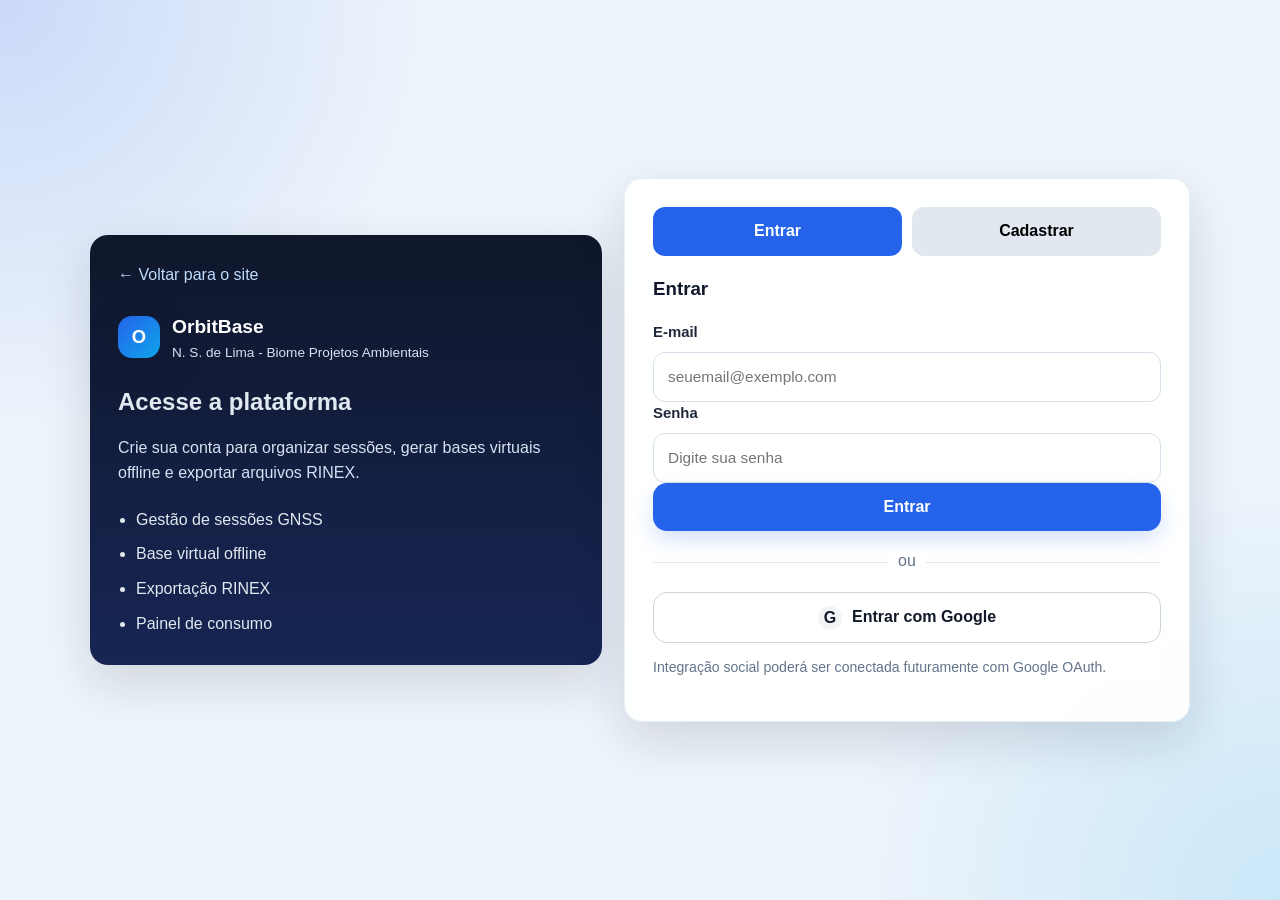
==== frontend/auth.html @ 1cba2a3a "Primeiro commit do OrbitBase" ====
<!DOCTYPE html>
<html lang="pt-BR">
<head>
  <meta charset="UTF-8" />
  <meta name="viewport" content="width=device-width, initial-scale=1.0" />
  <title>OrbitBase | Acesso</title>
  <meta name="description" content="Acesse o OrbitBase para gerenciar sessões, gerar bases virtuais offline e exportar RINEX." />
  <link rel="stylesheet" href="./styles.css" />
</head>
<body class="auth-body">
  <main class="auth-wrap">
    <section class="auth-panel auth-brand">
      <a href="./index.html" class="back-link">← Voltar para o site</a>

      <div class="brand brand-auth">
        <div class="brand-mark">O</div>
        <div>
          <h1>OrbitBase</h1>
          <p>N. S. de Lima - Biome Projetos Ambientais</p>
        </div>
      </div>

      <h2>Acesse a plataforma</h2>
      <p>
        Crie sua conta para organizar sessões, gerar bases virtuais offline
        e exportar arquivos RINEX.
      </p>

      <ul class="auth-points">
        <li>Gestão de sessões GNSS</li>
        <li>Base virtual offline</li>
        <li>Exportação RINEX</li>
        <li>Painel de consumo</li>
      </ul>
    </section>

    <section class="auth-panel auth-form-panel">
      <div class="tabs">
        <button class="tab-btn active" data-tab="login" type="button">Entrar</button>
        <button class="tab-btn" data-tab="register" type="button">Cadastrar</button>
      </div>

      <div id="auth-message" class="message-box hidden"></div>

      <div id="login-tab" class="tab-content active">
        <form id="login-form" class="form-card">
          <h3>Entrar</h3>

          <label for="login-email">E-mail</label>
          <input id="login-email" type="email" placeholder="seuemail@exemplo.com" required />

          <label for="login-password">Senha</label>
          <input id="login-password" type="password" placeholder="Digite sua senha" required />

          <button type="submit" class="btn btn-primary full">Entrar</button>

          <div class="divider"><span>ou</span></div>

          <button type="button" class="btn btn-google full google-soon">
            <span class="google-icon">G</span>
            Entrar com Google
          </button>

          <p class="helper-text">
            Integração social poderá ser conectada futuramente com Google OAuth.
          </p>
        </form>
      </div>

      <div id="register-tab" class="tab-content">
        <form id="register-form" class="form-card">
          <h3>Criar conta</h3>

          <label for="register-name">Nome</label>
          <input id="register-name" type="text" placeholder="Seu nome" required />

          <label for="register-email">E-mail</label>
          <input id="register-email" type="email" placeholder="seuemail@exemplo.com" required />

          <label for="register-password">Senha</label>
          <input id="register-password" type="password" placeholder="Crie uma senha" required />

          <label for="register-password-confirm">Confirmar senha</label>
          <input id="register-password-confirm" type="password" placeholder="Repita a senha" required />

          <button type="submit" class="btn btn-primary full">Criar conta</button>

          <div class="divider"><span>ou</span></div>

          <button type="button" class="btn btn-google full google-soon">
            <span class="google-icon">G</span>
            Cadastrar com Google
          </button>

          <p class="helper-text">
            Ao continuar, o usuário concordará futuramente com os Termos de Uso e a Política de Privacidade.
          </p>
        </form>
      </div>
    </section>
  </main>

  <script src="./script.js"></script>
</body>
</html>
---- frontend/styles.css ----
/* =========================================================
   ORBITBASE - STYLES.CSS COMPLETO
   ========================================================= */

:root {
  --bg: #0b1220;
  --bg-soft: #111a2e;
  --panel: #ffffff;
  --panel-soft: #f4f7fb;

  --text: #0f172a;
  --text-light: #dbe4f0;
  --muted: #64748b;

  --primary: #2563eb;
  --primary-dark: #1d4ed8;
  --primary-soft: #dbeafe;

  --secondary: #e2e8f0;
  --secondary-dark: #cfd8e3;

  --border: #d9e2ec;
  --border-soft: #e5e7eb;

  --success: #16a34a;
  --success-bg: #ecfdf3;
  --success-border: #bbf7d0;

  --error: #991b1b;
  --error-bg: #fef2f2;
  --error-border: #fecaca;

  --warning: #d97706;
  --queue: #475569;

  --shadow: 0 18px 50px rgba(15, 23, 42, 0.14);
  --shadow-soft: 0 10px 30px rgba(15, 23, 42, 0.08);

  --radius: 18px;
  --radius-sm: 12px;

  --max: 1180px;
  --transition: 0.2s ease;
}

/* =========================================================
   RESET / BASE
   ========================================================= */

* {
  box-sizing: border-box;
}

html {
  scroll-behavior: smooth;
}

body {
  margin: 0;
  font-family: Arial, Helvetica, sans-serif;
  color: var(--text);
  background: #ffffff;
  line-height: 1.55;
}

a {
  color: inherit;
  text-decoration: none;
}

img {
  max-width: 100%;
  display: block;
}

button,
input,
select,
textarea {
  font: inherit;
}

.hidden {
  display: none !important;
}

.container {
  width: min(100% - 32px, var(--max));
  margin: 0 auto;
}

/* =========================================================
   TOPO / NAV
   ========================================================= */

.topbar {
  background: var(--bg);
  color: var(--text-light);
  position: sticky;
  top: 0;
  z-index: 10;
  border-bottom: 1px solid rgba(255, 255, 255, 0.08);
}

.topbar-inner {
  display: flex;
  align-items: center;
  justify-content: space-between;
  gap: 20px;
  padding: 16px 0;
}

.brand {
  display: flex;
  align-items: center;
  gap: 12px;
}

.brand h1,
.brand p {
  margin: 0;
}

.brand h1 {
  font-size: 1.2rem;
  color: #fff;
}

.brand p {
  font-size: 0.85rem;
  color: #b9c6d8;
}

.brand-mark {
  width: 42px;
  height: 42px;
  display: grid;
  place-items: center;
  border-radius: 14px;
  background: linear-gradient(135deg, #2563eb, #0ea5e9);
  color: #fff;
  font-weight: bold;
  font-size: 1.15rem;
  box-shadow: var(--shadow);
}

.nav {
  display: flex;
  align-items: center;
  gap: 18px;
  flex-wrap: wrap;
}

.nav a {
  color: #d7e3f3;
  font-size: 0.95rem;
}

.nav a:hover {
  color: #fff;
}

.user-pill {
  display: inline-flex;
  align-items: center;
  padding: 10px 14px;
  border-radius: 999px;
  background: rgba(255, 255, 255, 0.08);
  color: #fff;
  font-size: 0.94rem;
}

/* =========================================================
   HERO / LANDING
   ========================================================= */

.hero {
  background:
    radial-gradient(circle at top left, rgba(37, 99, 235, 0.18), transparent 35%),
    radial-gradient(circle at bottom right, rgba(14, 165, 233, 0.16), transparent 28%),
    var(--bg);
  color: #fff;
  padding: 72px 0 56px;
}

.hero-grid {
  display: grid;
  grid-template-columns: 1.1fr 0.9fr;
  gap: 36px;
  align-items: center;
}

.eyebrow {
  display: inline-block;
  font-size: 0.82rem;
  letter-spacing: 0.06em;
  text-transform: uppercase;
  color: #93c5fd;
  margin-bottom: 12px;
  font-weight: bold;
}

.eyebrow.light {
  color: #bfdbfe;
}

.hero h2 {
  margin: 0 0 14px;
  font-size: clamp(2rem, 4vw, 3.4rem);
  line-height: 1.08;
}

.hero-text {
  font-size: 1.05rem;
  color: #d7e3f3;
  max-width: 680px;
}

.hero-actions {
  display: flex;
  gap: 14px;
  flex-wrap: wrap;
  margin-top: 28px;
}

.hero-note {
  margin-top: 18px;
  color: #b8c7da;
  font-size: 0.95rem;
}

/* =========================================================
   CARDS / LANDING
   ========================================================= */

.card {
  background: rgba(255, 255, 255, 0.97);
  color: var(--text);
  border-radius: 24px;
  padding: 18px;
  box-shadow: var(--shadow);
}

.card-header {
  margin-bottom: 14px;
}

.badge {
  display: inline-block;
  padding: 7px 11px;
  border-radius: 999px;
  background: #dbeafe;
  color: #1d4ed8;
  font-size: 0.82rem;
  font-weight: bold;
}

.metric-row {
  display: grid;
  grid-template-columns: repeat(3, 1fr);
  gap: 12px;
  margin-bottom: 18px;
}

.metric {
  background: #f8fbff;
  border: 1px solid #e5edf6;
  border-radius: 16px;
  padding: 14px;
  text-align: center;
}

.metric strong {
  display: block;
  font-size: 1.5rem;
  margin-bottom: 4px;
}

.metric span {
  color: var(--muted);
  font-size: 0.88rem;
}

.mini-table {
  border: 1px solid #e5edf6;
  border-radius: 14px;
  overflow: hidden;
  margin-bottom: 18px;
}

.mini-row {
  display: grid;
  grid-template-columns: 1.3fr 1fr 0.8fr;
  gap: 10px;
  padding: 12px 14px;
  border-bottom: 1px solid #eef3f8;
  font-size: 0.92rem;
}

.mini-row:last-child {
  border-bottom: none;
}

.mini-head {
  background: #f8fbff;
  font-weight: bold;
}

.status {
  font-weight: bold;
}

.status.done {
  color: var(--success);
}

.status.running {
  color: var(--warning);
}

.status.queued {
  color: var(--queue);
}

.fake-chart {
  height: 120px;
  display: flex;
  align-items: flex-end;
  gap: 10px;
  padding: 12px;
  background: #f8fbff;
  border-radius: 16px;
  border: 1px solid #e5edf6;
}

.bar {
  flex: 1;
  background: linear-gradient(180deg, #60a5fa, #2563eb);
  border-radius: 10px 10px 4px 4px;
}

.h40 { height: 40%; }
.h55 { height: 55%; }
.h65 { height: 65%; }
.h70 { height: 70%; }
.h80 { height: 80%; }
.h90 { height: 90%; }

/* =========================================================
   SECTIONS
   ========================================================= */

.section {
  padding: 72px 0;
}

.section.muted {
  background: #f8fafc;
}

.section-head {
  max-width: 760px;
  margin-bottom: 32px;
}

.section-head h3 {
  margin: 0 0 12px;
  font-size: clamp(1.6rem, 3vw, 2.3rem);
}

.section-head p {
  margin: 0;
  color: var(--muted);
}

.section-subtitle {
  margin: 4px 0 0;
  color: var(--muted);
  font-size: 0.95rem;
  line-height: 1.45;
}

.feature-grid {
  display: grid;
  grid-template-columns: repeat(3, 1fr);
  gap: 18px;
}

.feature-card,
.plan-card,
.step,
.faq-item,
.auth-panel {
  border-radius: var(--radius);
  box-shadow: var(--shadow);
}

.feature-card {
  background: #fff;
  padding: 22px;
  border: 1px solid #e8eef5;
}

.feature-card h4 {
  margin-top: 0;
  margin-bottom: 10px;
}

.feature-card p {
  margin: 0;
  color: var(--muted);
}

.steps {
  display: grid;
  grid-template-columns: repeat(4, 1fr);
  gap: 18px;
}

.step {
  background: #fff;
  border: 1px solid #e8eef5;
  padding: 24px;
}

.step-number {
  width: 42px;
  height: 42px;
  display: grid;
  place-items: center;
  border-radius: 14px;
  background: #dbeafe;
  color: #1d4ed8;
  font-weight: bold;
  margin-bottom: 14px;
}

.step h4 {
  margin: 0 0 8px;
}

.step p {
  margin: 0;
  color: var(--muted);
}

.plans {
  display: grid;
  grid-template-columns: repeat(3, 1fr);
  gap: 18px;
}

.plan-card {
  background: #fff;
  padding: 26px;
  border: 1px solid #e8eef5;
  position: relative;
}

.plan-card.featured {
  border: 2px solid #2563eb;
}

.plan-tag {
  display: inline-block;
  background: #eff6ff;
  color: #1d4ed8;
  padding: 6px 10px;
  border-radius: 999px;
  font-size: 0.8rem;
  font-weight: bold;
}

.plan-card h4 {
  margin: 16px 0 8px;
  font-size: 1.3rem;
}

.price {
  font-size: 2rem;
  font-weight: bold;
  margin-bottom: 14px;
}

.price span {
  font-size: 1rem;
  color: var(--muted);
  font-weight: normal;
}

.plan-card ul {
  margin: 0 0 22px;
  padding-left: 18px;
  color: var(--muted);
}

.plan-card li + li {
  margin-top: 8px;
}

.faq-list {
  display: grid;
  gap: 14px;
}

.faq-item {
  background: #fff;
  border: 1px solid #e8eef5;
  padding: 18px 20px;
}

.faq-item summary {
  cursor: pointer;
  font-weight: bold;
}

.faq-item p {
  color: var(--muted);
  margin: 12px 0 0;
}

/* =========================================================
   CTA / FOOTER
   ========================================================= */

.cta-strip {
  background: linear-gradient(135deg, #0f172a, #1e3a8a);
  color: #fff;
  padding: 34px 0;
}

.cta-strip-inner {
  display: flex;
  align-items: center;
  justify-content: space-between;
  gap: 18px;
}

.cta-strip h3 {
  margin: 6px 0 0;
}

.footer {
  background: #0f172a;
  color: #cbd5e1;
  padding: 34px 0;
}

.footer-grid {
  display: grid;
  grid-template-columns: repeat(3, 1fr);
  gap: 18px;
}

.footer h4,
.footer h5 {
  color: #fff;
  margin-top: 0;
  margin-bottom: 8px;
}

/* =========================================================
   BUTTONS
   ========================================================= */

.btn {
  display: inline-flex;
  align-items: center;
  justify-content: center;
  gap: 10px;
  border: none;
  cursor: pointer;
  border-radius: 14px;
  padding: 12px 18px;
  font-weight: bold;
  transition: var(--transition);
  text-align: center;
}

.btn:hover {
  transform: translateY(-1px);
}

.btn-primary {
  background: var(--primary);
  color: #fff;
  box-shadow: 0 10px 20px rgba(37, 99, 235, 0.18);
}

.btn-primary:hover {
  background: var(--primary-dark);
}

.btn-secondary {
  background: var(--secondary);
  color: #0f172a;
  border: 1px solid #d7dee8;
}

.btn-secondary:hover {
  background: var(--secondary-dark);
}

.btn-outline {
  background: #16a34a;
  color: #ffffff;
  border: 1px solid #16a34a;
}

.btn-outline:hover {
  background: #15803d;
  border-color: #15803d;
  color: #ffffff;
}

.btn-light {
  background: #fff;
  color: #0f172a;
}

.btn-light:hover {
  background: #e5eef9;
}

.btn-google {
  background: #fff;
  color: #111827;
  border: 1px solid #d1d5db;
}

.btn-google:hover {
  background: #f9fafb;
}

.btn-sm {
  min-height: 36px;
  padding: 8px 12px;
  font-size: 0.86rem;
  border-radius: 10px;
}

.btn-disabled,
.btn:disabled,
button:disabled,
.jobs-table button:disabled {
  opacity: 0.5;
  cursor: not-allowed;
  transform: none !important;
  box-shadow: none !important;
}

.full {
  width: 100%;
}

/* =========================================================
   AUTH
   ========================================================= */

.auth-body {
  min-height: 100vh;
  background:
    radial-gradient(circle at top left, rgba(37, 99, 235, 0.18), transparent 28%),
    radial-gradient(circle at bottom right, rgba(14, 165, 233, 0.16), transparent 28%),
    #eef4fb;
}

.auth-wrap {
  min-height: 100vh;
  width: min(100% - 32px, 1100px);
  margin: 0 auto;
  display: grid;
  grid-template-columns: 0.95fr 1.05fr;
  gap: 22px;
  align-items: center;
  padding: 28px 0;
}

.auth-panel {
  background: rgba(255, 255, 255, 0.97);
  padding: 28px;
  border: 1px solid #e8eef5;
}

.auth-brand {
  background: linear-gradient(180deg, #0f172a, #172554);
  color: #e2e8f0;
  border: none;
}

.brand-auth h1 {
  color: #fff;
}

.back-link {
  display: inline-block;
  margin-bottom: 24px;
  color: #bfdbfe;
}

.auth-brand h2 {
  margin-bottom: 10px;
}

.auth-brand p {
  color: #d6e2f3;
}

.auth-points {
  margin: 22px 0 0;
  padding-left: 18px;
}

.auth-points li + li {
  margin-top: 10px;
}

.tabs {
  display: flex;
  gap: 10px;
  margin-bottom: 18px;
}

.tab-btn {
  flex: 1;
  border: none;
  cursor: pointer;
  border-radius: 12px;
  padding: 12px 14px;
  background: #e2e8f0;
  font-weight: bold;
}

.tab-btn.active {
  background: #2563eb;
  color: #fff;
}

.tab-content {
  display: none;
}

.tab-content.active {
  display: block;
}

.divider {
  position: relative;
  margin: 18px 0;
  text-align: center;
}

.divider::before {
  content: "";
  position: absolute;
  top: 50%;
  left: 0;
  right: 0;
  border-top: 1px solid #e5e7eb;
}

.divider span {
  position: relative;
  z-index: 1;
  background: #fff;
  padding: 0 10px;
  color: var(--muted);
}

.google-icon {
  width: 24px;
  height: 24px;
  display: inline-grid;
  place-items: center;
  border-radius: 999px;
  background: #f3f4f6;
  font-weight: bold;
}

.helper-text {
  color: var(--muted);
  font-size: 0.88rem;
  margin-top: 14px;
}

/* =========================================================
   FORMULÁRIOS GERAIS
   ========================================================= */

.form-card {
  background: #fff;
}

.form-card h3 {
  margin-top: 0;
  margin-bottom: 18px;
}

.form-card label,
label {
  display: block;
  margin: 0 0 8px;
  font-weight: 600;
  font-size: 0.93rem;
  color: #1e293b;
}

.form-card input,
.form-card select,
.form-card textarea,
input,
select,
textarea {
  width: 100%;
  border: 1px solid #d6deea;
  border-radius: 12px;
  padding: 12px 14px;
  font-size: 0.96rem;
  outline: none;
  background: #fff;
  color: #0f172a;
  min-height: 46px;
}

.form-card input:focus,
.form-card select:focus,
.form-card textarea:focus,
input:focus,
select:focus,
textarea:focus {
  border-color: #2563eb;
  box-shadow: 0 0 0 3px rgba(37, 99, 235, 0.12);
}

input[type="file"] {
  padding: 10px 12px;
  min-height: 48px;
  background: #f8fafc;
}

textarea {
  min-height: 110px;
  resize: vertical;
}

/* =========================================================
   DASHBOARD
   ========================================================= */

.dashboard-body {
  background: #f3f7fb;
  min-height: 100vh;
}

.dashboard-shell {
  display: flex;
  flex-direction: column;
  gap: 24px;
  padding: 24px 0 32px;
}

.dashboard-grid,
.dashboard-grid-top {
  display: grid;
  grid-template-columns: repeat(2, minmax(0, 1fr));
  gap: 24px;
}

.dashboard-card,
.dashboard-card-full {
  background: #ffffff;
  border: 1px solid var(--border-soft);
  border-radius: 18px;
  box-shadow: var(--shadow-soft);
  padding: 24px;
}

.dashboard-card-full {
  width: 100%;
}

.dashboard-head {
  display: flex;
  justify-content: space-between;
  align-items: flex-start;
  gap: 12px;
  margin-bottom: 18px;
}

.dashboard-head-table {
  margin-top: 28px;
}

.dashboard-head h3,
.dashboard-card h3,
.dashboard-card-full h3 {
  margin: 0;
  font-size: 1.2rem;
  color: #0f172a;
}

.dashboard-head-actions {
  display: flex;
  justify-content: flex-end;
  align-items: center;
  gap: 10px;
  margin-bottom: 16px;
}

.info-card h2 {
  margin: 6px 0 10px;
  font-size: 1.5rem;
}

.info-card h3 {
  margin: 6px 0 10px;
}

.info-list {
  display: grid;
  gap: 12px;
  margin-top: 16px;
}

.info-item {
  display: flex;
  justify-content: space-between;
  gap: 16px;
  padding: 12px 14px;
  border: 1px solid #edf2f7;
  border-radius: 14px;
  background: #fbfdff;
}

.info-label {
  color: var(--muted);
  font-size: 0.92rem;
}

.stats-grid {
  display: grid;
  grid-template-columns: repeat(2, minmax(0, 1fr));
  gap: 12px;
  margin-top: 16px;
}

.stat-box {
  padding: 14px;
  border-radius: 14px;
  background: #f8fbff;
  border: 1px solid #e9eff7;
  display: flex;
  flex-direction: column;
  gap: 6px;
}

.stat-label {
  color: var(--muted);
  font-size: 0.88rem;
}

/* =========================================================
   DASHBOARD FORM
   ========================================================= */

.form-section-title {
  margin: 4px 0 14px;
  font-size: 0.96rem;
  font-weight: 700;
  color: #0f172a;
  padding-left: 10px;
  border-left: 4px solid var(--primary);
}

.form-grid {
  display: grid;
  grid-template-columns: repeat(3, minmax(0, 1fr));
  gap: 16px;
  margin-bottom: 18px;
}

.form-field {
  display: flex;
  flex-direction: column;
  min-width: 0;
}

.form-field-full {
  grid-column: 1 / -1;
}

.job-actions {
  display: flex;
  justify-content: flex-start;
  align-items: center;
  flex-wrap: wrap;
  gap: 12px;
  margin-top: 6px;
}

#selected-stations-summary {
  margin-top: 0;
  background: #f8fbff;
  border: 1px solid #dbe7f5;
  color: #0f172a;
  font-weight: 600;
}

#target-preview-summary {
  margin-top: 0;
  background: #fff7ed;
  border: 1px solid #fed7aa;
  color: #9a3412;
  font-weight: 700;
}

/* =========================================================
   MESSAGES
   ========================================================= */

.message-box {
  margin-top: 18px;
  padding: 14px 16px;
  border-radius: 14px;
  font-weight: 600;
  line-height: 1.45;
  font-size: 0.95rem;
}

.message-success {
  background: var(--success-bg);
  border: 1px solid var(--success-border);
  color: #166534;
}

.message-error {
  background: var(--error-bg);
  border: 1px solid var(--error-border);
  color: var(--error);
}

/* =========================================================
   TABLES
   ========================================================= */

.table-wrap {
  width: 100%;
  overflow-x: auto;
  margin-top: 16px;
  border: 1px solid #e7edf5;
  border-radius: 18px;
  background: #fff;
}

.jobs-table,
table {
  width: 100%;
  min-width: 1100px;
  border-collapse: collapse;
  background: #fff;
}

.jobs-table thead th,
thead th {
  text-align: left;
  font-size: 0.9rem;
  font-weight: 700;
  color: #334155;
  padding: 14px 12px;
  border-bottom: 1px solid #e2e8f0;
  background: #f8fafc;
  white-space: nowrap;
}

.jobs-table tbody td,
tbody td {
  padding: 14px 12px;
  border-bottom: 1px solid #eef2f7;
  color: #0f172a;
  vertical-align: middle;
  font-size: 0.93rem;
}

.jobs-table tbody tr:hover,
tbody tr:hover {
  background: #f8fbff;
}

.table-actions {
  display: flex;
  flex-wrap: wrap;
  gap: 8px;
}

/* =========================================================
   PROGRESS
   ========================================================= */

.progress-wrap {
  min-width: 160px;
}

.progress-bar {
  width: 100%;
  height: 10px;
  background: #e5e7eb;
  border-radius: 999px;
  overflow: hidden;
  margin-bottom: 6px;
}

.progress-fill {
  height: 100%;
  background: #2563eb;
  border-radius: 999px;
  transition: width 0.3s ease;
}

/* =========================================================
   MAPA
   ========================================================= */

.map-shell {
  border: 1px solid #e8eef5;
  border-radius: 18px;
  overflow: hidden;
  background: #f8fbff;
}

#network-map {
  width: 100%;
  height: 420px;
  border-radius: 16px;
  overflow: hidden;
  border: 1px solid #dbe3ee;
  margin-top: 0;
}

.map-legend {
  display: flex;
  flex-wrap: wrap;
  gap: 16px;
  margin-top: 12px;
  color: #64748b;
  font-size: 0.92rem;
}

/* =========================================================
   MODAL VRS
   ========================================================= */

.vrs-modal.hidden {
  display: none;
}

.vrs-modal {
  position: fixed;
  inset: 0;
  z-index: 9999;
}

.vrs-modal-backdrop {
  position: absolute;
  inset: 0;
  background: rgba(0, 0, 0, 0.45);
}

.vrs-modal-content {
  position: relative;
  width: min(1200px, 94vw);
  max-height: 92vh;
  overflow-y: auto;
  margin: 3vh auto;
  background: #fff;
  border-radius: 16px;
  box-shadow: 0 20px 60px rgba(0, 0, 0, 0.25);
  padding: 20px;
}

.vrs-modal-header {
  display: flex;
  justify-content: space-between;
  align-items: center;
  gap: 12px;
  margin-bottom: 18px;
}

.vrs-close-btn {
  border: none;
  background: transparent;
  font-size: 30px;
  cursor: pointer;
  line-height: 1;
  color: #334155;
}

.vrs-grid {
  display: grid;
  grid-template-columns: 1fr 1fr;
  gap: 16px;
  margin-bottom: 16px;
}

.vrs-card {
  background: #f8fafc;
  border: 1px solid #e5e7eb;
  border-radius: 12px;
  padding: 16px;
  margin-bottom: 16px;
}

.vrs-card h3 {
  margin-top: 0;
  margin-bottom: 12px;
}

.vrs-form-grid {
  display: grid;
  grid-template-columns: repeat(2, minmax(220px, 1fr));
  gap: 14px 16px;
}

.vrs-input {
  width: 100%;
  box-sizing: border-box;
  padding: 10px 12px;
  border: 1px solid #cbd5e1;
  border-radius: 8px;
  background: #fff;
}

.vrs-checkbox-group {
  display: flex;
  align-items: center;
  min-height: 42px;
}

.vrs-checkbox-group label {
  margin: 0;
  font-weight: 600;
}

.vrs-actions-row {
  display: flex;
  gap: 12px;
  flex-wrap: wrap;
  margin-top: 12px;
}

.vrs-actions-row.bottom {
  margin-top: 20px;
}

.vrs-table {
  width: 100%;
  border-collapse: collapse;
}

.vrs-table th,
.vrs-table td {
  border: 1px solid #dbe3ea;
  padding: 8px;
  text-align: left;
  vertical-align: top;
}

.vrs-feedback {
  margin-top: 16px;
  font-size: 14px;
  font-weight: 600;
}

.vrs-muted {
  color: #475569;
}

/* =========================================================
   RESPONSIVIDADE
   ========================================================= */

@media (max-width: 1100px) {
  .dashboard-grid,
  .dashboard-grid-top,
  .feature-grid,
  .plans,
  .steps,
  .footer-grid,
  .auth-wrap,
  .hero-grid,
  .form-grid {
    grid-template-columns: 1fr;
  }

  #network-map {
    height: 340px;
  }
}

@media (max-width: 980px) {
  .cta-strip-inner,
  .topbar-inner {
    flex-direction: column;
    align-items: flex-start;
  }

  .nav {
    gap: 12px;
  }
}

@media (max-width: 900px) {
  .vrs-grid,
  .vrs-form-grid {
    grid-template-columns: 1fr;
  }
}

@media (max-width: 768px) {
  .dashboard-shell {
    padding: 16px 0 24px;
  }

  .dashboard-card,
  .dashboard-card-full,
  .auth-panel,
  .feature-card,
  .plan-card,
  .step {
    padding: 18px;
  }

  #network-map {
    height: 320px;
  }

  .jobs-table,
  table {
    min-width: 900px;
  }

  .job-actions {
    flex-direction: column;
    align-items: stretch;
  }

  .job-actions .btn {
    width: 100%;
  }

  .dashboard-head {
    flex-direction: column;
    align-items: flex-start;
  }

  .dashboard-head-actions {
    width: 100%;
    justify-content: stretch;
  }

  .dashboard-head-actions .btn {
    width: 100%;
  }
}

@media (max-width: 640px) {
  .metric-row,
  .mini-row,
  .stats-grid {
    grid-template-columns: 1fr;
  }

  .hero {
    padding-top: 56px;
  }

  .section {
    padding: 56px 0;
  }

  .container {
    width: min(100% - 20px, var(--max));
  }
}

.ob-modal.hidden {
  display: none;
}

.ob-modal {
  position: fixed;
  inset: 0;
  z-index: 9999;
}

.ob-modal-backdrop {
  position: absolute;
  inset: 0;
  background: rgba(15, 23, 42, 0.55);
  backdrop-filter: blur(2px);
}

.ob-modal-panel {
  position: relative;
  width: min(640px, calc(100vw - 32px));
  margin: 8vh auto 0;
  background: #ffffff;
  border-radius: 18px;
  box-shadow: 0 20px 60px rgba(0, 0, 0, 0.20);
  overflow: hidden;
}

.ob-modal-header,
.ob-modal-body,
.ob-modal-footer {
  padding: 20px 24px;
}

.ob-modal-header {
  border-bottom: 1px solid #e5e7eb;
}

.ob-modal-header h3 {
  margin: 0;
  font-size: 1.2rem;
}

.ob-modal-jobname {
  font-weight: 600;
  margin-bottom: 16px;
  color: #0f172a;
}

.ob-progress-wrap {
  display: flex;
  align-items: center;
  gap: 12px;
  margin-bottom: 16px;
}

.ob-progress-bar {
  flex: 1;
  height: 14px;
  background: #e5e7eb;
  border-radius: 999px;
  overflow: hidden;
}

.ob-progress-fill {
  height: 100%;
  width: 0%;
  background: linear-gradient(90deg, #2563eb, #1d4ed8);
  transition: width 0.25s ease;
}

.ob-progress-percent {
  min-width: 52px;
  text-align: right;
  font-weight: 700;
  color: #0f172a;
}

.ob-modal-message {
  font-size: 1rem;
  font-weight: 600;
  color: #111827;
  margin-bottom: 10px;
}

.ob-modal-detail {
  font-size: 0.95rem;
  color: #4b5563;
  white-space: pre-wrap;
  line-height: 1.5;
  min-height: 48px;
}

.ob-modal-footer {
  border-top: 1px solid #e5e7eb;
  display: flex;
  justify-content: flex-end;
}

.job-actions-inline {
  display: flex;
  gap: 12px;
  align-items: center;
  flex-wrap: wrap;
  margin-top: 16px;
}

.jobs-actions-cell {
  min-width: 170px;
}

.jobs-actions-stack {
  display: flex;
  flex-direction: column;
  gap: 8px;
  align-items: stretch;
}

.btn-sm {
  padding: 10px 12px;
  font-size: 0.92rem;
  line-height: 1.1;
  border-radius: 10px;
  width: 100%;
}

.th-actions {
  min-width: 170px;
  text-align: center;
}
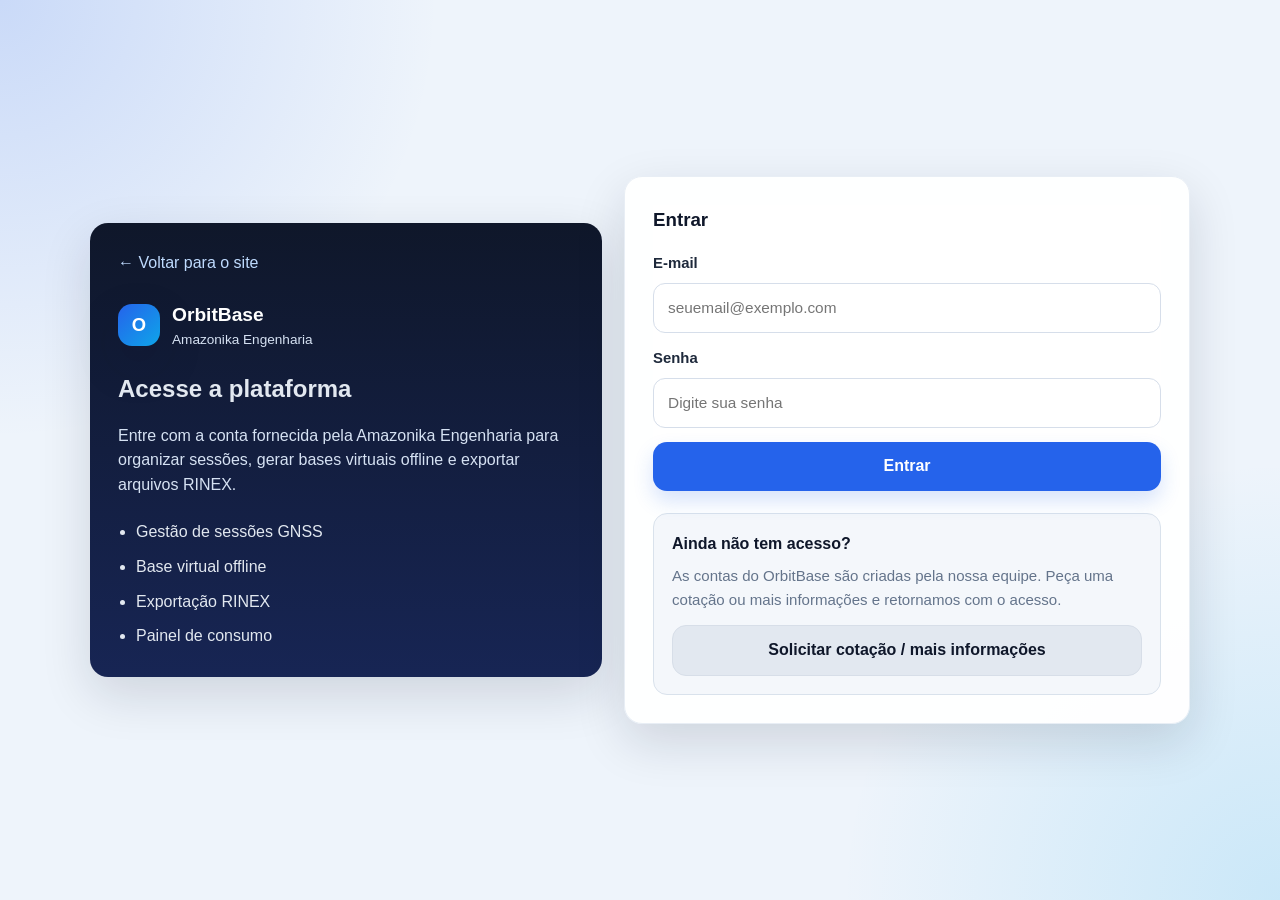
==== commit 9e57871a: "Fecha o autocadastro, troca por pedido de cotação e atualiza a empresa para Amazonika Engenharia - /" ====
--- a/frontend/auth.html
+++ b/frontend/auth.html
@@ -1,105 +1,67 @@
-<!DOCTYPE html>
-<html lang="pt-BR">
-<head>
-  <meta charset="UTF-8" />
-  <meta name="viewport" content="width=device-width, initial-scale=1.0" />
-  <title>OrbitBase | Acesso</title>
-  <meta name="description" content="Acesse o OrbitBase para gerenciar sessões, gerar bases virtuais offline e exportar RINEX." />
-  <link rel="stylesheet" href="./styles.css" />
-</head>
-<body class="auth-body">
-  <main class="auth-wrap">
-    <section class="auth-panel auth-brand">
-      <a href="./index.html" class="back-link">← Voltar para o site</a>
-
-      <div class="brand brand-auth">
-        <div class="brand-mark">O</div>
-        <div>
-          <h1>OrbitBase</h1>
-          <p>N. S. de Lima - Biome Projetos Ambientais</p>
-        </div>
-      </div>
-
-      <h2>Acesse a plataforma</h2>
-      <p>
-        Crie sua conta para organizar sessões, gerar bases virtuais offline
-        e exportar arquivos RINEX.
-      </p>
-
-      <ul class="auth-points">
-        <li>Gestão de sessões GNSS</li>
-        <li>Base virtual offline</li>
-        <li>Exportação RINEX</li>
-        <li>Painel de consumo</li>
-      </ul>
-    </section>
-
-    <section class="auth-panel auth-form-panel">
-      <div class="tabs">
-        <button class="tab-btn active" data-tab="login" type="button">Entrar</button>
-        <button class="tab-btn" data-tab="register" type="button">Cadastrar</button>
-      </div>
-
-      <div id="auth-message" class="message-box hidden"></div>
-
-      <div id="login-tab" class="tab-content active">
-        <form id="login-form" class="form-card">
-          <h3>Entrar</h3>
-
-          <label for="login-email">E-mail</label>
-          <input id="login-email" type="email" placeholder="seuemail@exemplo.com" required />
-
-          <label for="login-password">Senha</label>
-          <input id="login-password" type="password" placeholder="Digite sua senha" required />
-
-          <button type="submit" class="btn btn-primary full">Entrar</button>
-
-          <div class="divider"><span>ou</span></div>
-
-          <button type="button" class="btn btn-google full google-soon">
-            <span class="google-icon">G</span>
-            Entrar com Google
-          </button>
-
-          <p class="helper-text">
-            Integração social poderá ser conectada futuramente com Google OAuth.
-          </p>
-        </form>
-      </div>
-
-      <div id="register-tab" class="tab-content">
-        <form id="register-form" class="form-card">
-          <h3>Criar conta</h3>
-
-          <label for="register-name">Nome</label>
-          <input id="register-name" type="text" placeholder="Seu nome" required />
-
-          <label for="register-email">E-mail</label>
-          <input id="register-email" type="email" placeholder="seuemail@exemplo.com" required />
-
-          <label for="register-password">Senha</label>
-          <input id="register-password" type="password" placeholder="Crie uma senha" required />
-
-          <label for="register-password-confirm">Confirmar senha</label>
-          <input id="register-password-confirm" type="password" placeholder="Repita a senha" required />
-
-          <button type="submit" class="btn btn-primary full">Criar conta</button>
-
-          <div class="divider"><span>ou</span></div>
-
-          <button type="button" class="btn btn-google full google-soon">
-            <span class="google-icon">G</span>
-            Cadastrar com Google
-          </button>
-
-          <p class="helper-text">
-            Ao continuar, o usuário concordará futuramente com os Termos de Uso e a Política de Privacidade.
-          </p>
-        </form>
-      </div>
-    </section>
-  </main>
-
-  <script src="./script.js"></script>
-</body>
+<!DOCTYPE html>
+<html lang="pt-BR">
+<head>
+  <meta charset="UTF-8" />
+  <meta name="viewport" content="width=device-width, initial-scale=1.0" />
+  <title>OrbitBase | Acesso</title>
+  <meta name="description" content="Acesse o OrbitBase para gerenciar sessões, gerar bases virtuais offline e exportar RINEX." />
+  <link rel="stylesheet" href="./styles.css" />
+</head>
+<body class="auth-body">
+  <main class="auth-wrap">
+    <section class="auth-panel auth-brand">
+      <a href="./index.html" class="back-link">← Voltar para o site</a>
+
+      <div class="brand brand-auth">
+        <div class="brand-mark">O</div>
+        <div>
+          <h1>OrbitBase</h1>
+          <p>Amazonika Engenharia</p>
+        </div>
+      </div>
+
+      <h2>Acesse a plataforma</h2>
+      <p>
+        Entre com a conta fornecida pela Amazonika Engenharia para organizar sessões,
+        gerar bases virtuais offline e exportar arquivos RINEX.
+      </p>
+
+      <ul class="auth-points">
+        <li>Gestão de sessões GNSS</li>
+        <li>Base virtual offline</li>
+        <li>Exportação RINEX</li>
+        <li>Painel de consumo</li>
+      </ul>
+    </section>
+
+    <section class="auth-panel auth-form-panel">
+      <div id="auth-message" class="message-box hidden"></div>
+
+      <div id="login-tab" class="tab-content active">
+        <form id="login-form" class="form-card">
+          <h3>Entrar</h3>
+
+          <label for="login-email">E-mail</label>
+          <input id="login-email" type="email" placeholder="seuemail@exemplo.com" required />
+
+          <label for="login-password">Senha</label>
+          <input id="login-password" type="password" placeholder="Digite sua senha" required />
+
+          <button type="submit" class="btn btn-primary full">Entrar</button>
+        </form>
+
+        <div class="access-request">
+          <h4>Ainda não tem acesso?</h4>
+          <p>
+            As contas do OrbitBase são criadas pela nossa equipe. Peça uma cotação
+            ou mais informações e retornamos com o acesso.
+          </p>
+          <a class="btn btn-secondary full" href="./contato.html">Solicitar cotação / mais informações</a>
+        </div>
+      </div>
+    </section>
+  </main>
+
+  <script src="./script.js"></script>
+</body>
 </html>
--- a/frontend/styles.css
+++ b/frontend/styles.css
@@ -1510,4 +1510,60 @@
 .th-actions {
   min-width: 170px;
   text-align: center;
-}+}
+/* =========================================================
+   CONTATO / SOLICITAR ACESSO
+   ========================================================= */
+
+.access-request {
+  margin-top: 22px;
+  padding: 18px;
+  border: 1px solid var(--border);
+  border-radius: 14px;
+  background: var(--panel-soft);
+}
+
+.access-request h4 {
+  margin: 0 0 8px;
+}
+
+.access-request p {
+  margin: 0 0 14px;
+  color: var(--muted);
+  font-size: 0.94rem;
+}
+
+.contact-grid {
+  display: grid;
+  grid-template-columns: minmax(0, 2fr) minmax(0, 1fr);
+  gap: 18px;
+  align-items: start;
+}
+
+.contact-form input,
+.contact-form select,
+.contact-form textarea {
+  margin-bottom: 14px;
+}
+
+.contact-actions {
+  display: flex;
+  flex-wrap: wrap;
+  gap: 10px;
+}
+
+.contact-info p {
+  margin: 0 0 12px;
+  color: var(--muted);
+  overflow-wrap: anywhere;
+}
+
+@media (max-width: 900px) {
+  .contact-grid {
+    grid-template-columns: 1fr;
+  }
+}
+
+.auth-form-panel .form-card input {
+  margin-bottom: 14px;
+}
